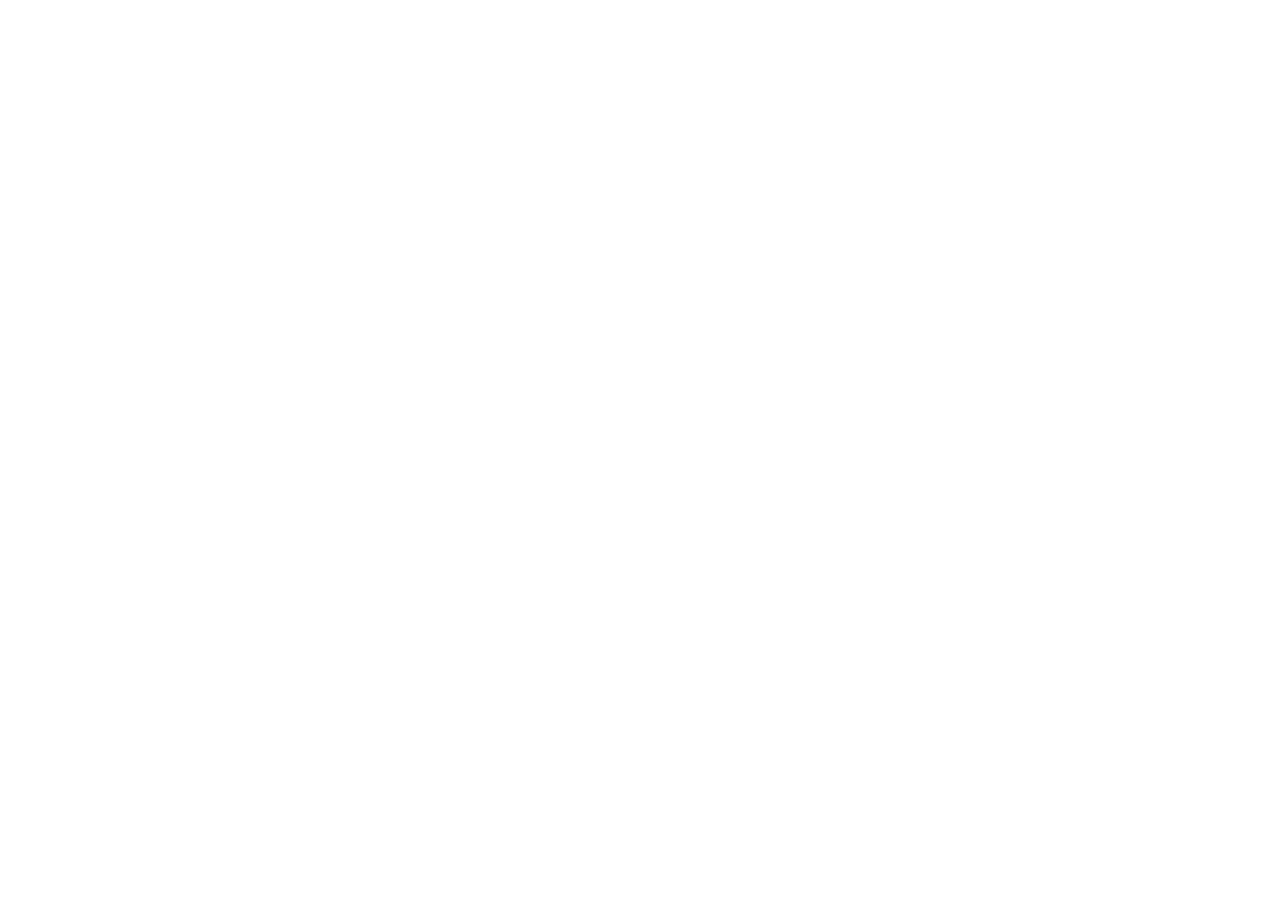
==== index.html @ 87f218b9 "Demoページを追加,Stylemarin.cssにライセンス等を記載" ====
<!DOCTYPE html>
<html lang="ja">

<head>
  <meta charset="UTF-8">
  <meta name="viewport" content="width=device-width, initial-scale=1.0">

  <link rel="stylesheet" href="/css/normalize.css">
  <link rel="stylesheet" href="/css/stylemarin.css">

  <title>Stylemarin Demo</title>
</head>

<body>

</body>

</html>
---- css/stylemarin.css ----
/* Stylemarin v0.0.1 | MIT License | github.com/Submarinonline/Stylemarin */

:root {
  --color: rgba(0, 0, 0, 0.87);
  --accent-color: #41ADEF;
  --bg-color: #FCFCFC;
}
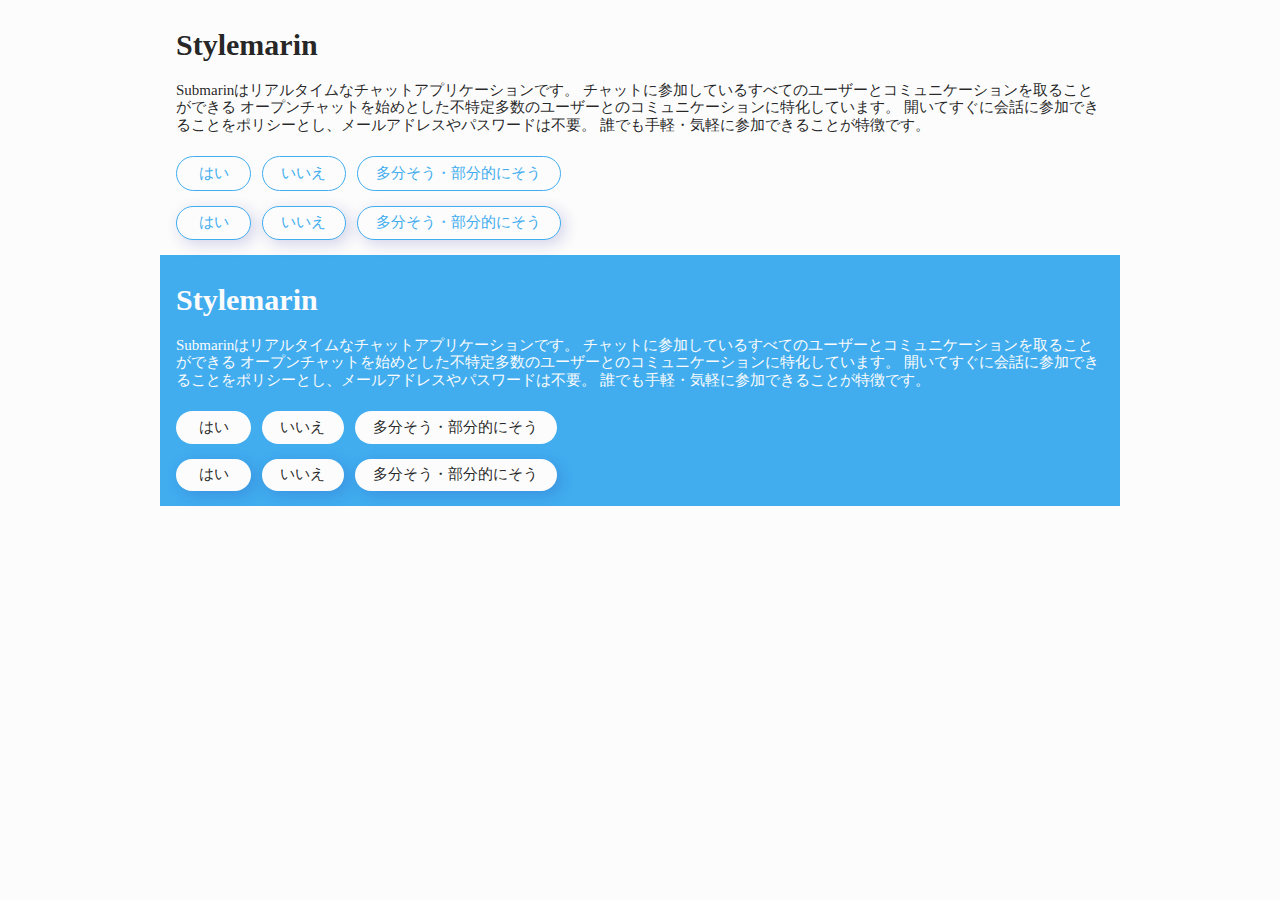
==== commit 8361ba97: "フォント,ボタン,コンテナ,セクションを追加" ====
--- a/index.html
+++ b/index.html
@@ -12,7 +12,28 @@
 </head>
 
 <body>
-
+  <div class="ctr sec">
+    <h1>Stylemarin</h1>
+    <p>Submarinはリアルタイムなチャットアプリケーションです。
+      チャットに参加しているすべてのユーザーとコミュニケーションを取ることができる
+      オープンチャットを始めとした不特定多数のユーザーとのコミュニケーションに特化しています。
+      開いてすぐに会話に参加できることをポリシーとし、メールアドレスやパスワードは不要。
+      誰でも手軽・気軽に参加できることが特徴です。</p>
+    <button class="outline">はい</button><button class="outline">いいえ</button><button
+      class="outline">多分そう・部分的にそう</button><br>
+    <button class="outline shadow">はい</button><button class="outline shadow">いいえ</button><button
+      class="outline shadow">多分そう・部分的にそう</button>
+  </div>
+  <div class="ctr pri sec">
+    <h1>Stylemarin</h1>
+    <p>Submarinはリアルタイムなチャットアプリケーションです。
+      チャットに参加しているすべてのユーザーとコミュニケーションを取ることができる
+      オープンチャットを始めとした不特定多数のユーザーとのコミュニケーションに特化しています。
+      開いてすぐに会話に参加できることをポリシーとし、メールアドレスやパスワードは不要。
+      誰でも手軽・気軽に参加できることが特徴です。</p>
+    <button>はい</button><button>いいえ</button><button>多分そう・部分的にそう</button><br>
+    <button class="shadow">はい</button><button class="shadow">いいえ</button><button class="shadow">多分そう・部分的にそう</button>
+  </div>
 </body>
 
 </html>--- a/css/stylemarin.css
+++ b/css/stylemarin.css
@@ -1,7 +1,78 @@
 /* Stylemarin v0.0.1 | MIT License | github.com/Submarinonline/Stylemarin */
 
+@font-face {
+  font-family: 'SourceHanSans';
+  src: url(/css/fonts/SourceHanSans/SourceHanSansJP-Regular.otf);
+}
+
 :root {
-  --color: rgba(0, 0, 0, 0.87);
-  --accent-color: #41ADEF;
+  --color: #000000DE;
+  --primaly-color: #41ADEF;
   --bg-color: #FCFCFC;
+}
+
+html {
+  color: var(--color);
+  background-color: var(--bg-color);
+  font-size: 93.75%;
+  font-family: SourceHanSans;
+}
+
+button {
+  -webkit-appearance: none;
+  -moz-appearance: none;
+  -ms-progress-appearance: none;
+  appearance: none;
+  border: 0;
+  border-radius: 100px;
+  color: var(--color);
+  background: var(--bg-color);
+  min-width: 5rem;
+  padding: 0.5rem 1.25rem;
+  margin: 0.5rem 0.7rem 0.5rem 0;
+  font-size: 1rem;
+  cursor: pointer;
+}
+
+button:focus {
+  outline: none;
+}
+
+button.shadow {
+  box-shadow:
+    4px 4px 15px 0 #2020A030,
+    inset 4px 4px 15px 0 transparent;
+  transition: box-shadow 0.5s ease;
+}
+
+button.shadow:hover {
+  box-shadow:
+    4px 4px 15px 0 transparent,
+    inset 4px 4px 15px 0 #2020A040;
+}
+
+
+.outline {
+  color: var(--primaly-color);
+  border: 1.5px;
+  border-style: solid;
+  border-color: var(--primaly-color);
+}
+
+.pri {
+  color: var(--bg-color);
+  background-color: var(--primaly-color);
+}
+
+.ctr {
+  max-width: 960px;
+  width: 100%;
+  margin: 0 auto;
+  padding: 0 16px;
+  box-sizing: border-box;
+}
+
+.sec {
+  padding-top: 0.5rem;
+  padding-bottom: 0.5rem;
 }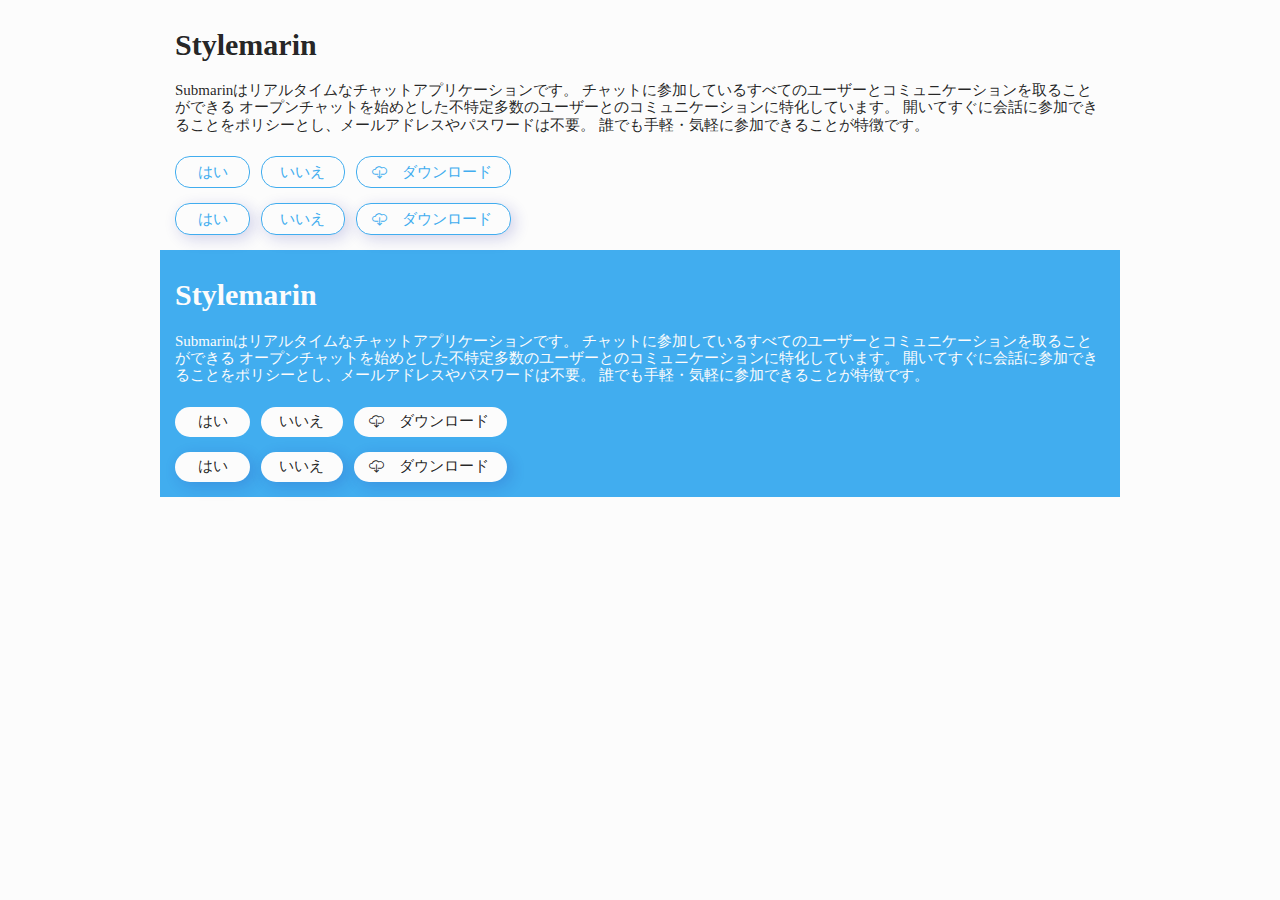
==== commit 0ed41fa4: "フォントを追加 アイコン付きボタンに対応 Tabキーの選択に対応" ====
--- a/index.html
+++ b/index.html
@@ -7,6 +7,7 @@
 
   <link rel="stylesheet" href="/css/normalize.css">
   <link rel="stylesheet" href="/css/stylemarin.css">
+  <link rel="stylesheet" href="/css/themify-icons/themify-icons.css">
 
   <title>Stylemarin Demo</title>
 </head>
@@ -19,10 +20,10 @@
       オープンチャットを始めとした不特定多数のユーザーとのコミュニケーションに特化しています。
       開いてすぐに会話に参加できることをポリシーとし、メールアドレスやパスワードは不要。
       誰でも手軽・気軽に参加できることが特徴です。</p>
-    <button class="outline">はい</button><button class="outline">いいえ</button><button
-      class="outline">多分そう・部分的にそう</button><br>
+    <button class="outline">はい</button><button class="outline">いいえ</button><button class="icon outline"><span
+        class="ti-cloud-down"></span>ダウンロード</button><br>
     <button class="outline shadow">はい</button><button class="outline shadow">いいえ</button><button
-      class="outline shadow">多分そう・部分的にそう</button>
+      class="icon outline shadow"><span class="ti-cloud-down"></span>ダウンロード</button>
   </div>
   <div class="ctr pri sec">
     <h1>Stylemarin</h1>
@@ -31,8 +32,9 @@
       オープンチャットを始めとした不特定多数のユーザーとのコミュニケーションに特化しています。
       開いてすぐに会話に参加できることをポリシーとし、メールアドレスやパスワードは不要。
       誰でも手軽・気軽に参加できることが特徴です。</p>
-    <button>はい</button><button>いいえ</button><button>多分そう・部分的にそう</button><br>
-    <button class="shadow">はい</button><button class="shadow">いいえ</button><button class="shadow">多分そう・部分的にそう</button>
+    <button>はい</button><button>いいえ</button><button class="icon"><span class="ti-cloud-down"></span>ダウンロード</button><br>
+    <button class="shadow">はい</button><button class="shadow">いいえ</button><button class="icon shadow"><span
+        class="ti-cloud-down"></span>ダウンロード</button>
   </div>
 </body>
 
--- a/css/stylemarin.css
+++ b/css/stylemarin.css
@@ -1,21 +1,26 @@
 /* Stylemarin v0.0.1 | MIT License | github.com/Submarinonline/Stylemarin */
 
+/*font*/
+
 @font-face {
-  font-family: 'SourceHanSans';
-  src: url(/css/fonts/SourceHanSans/SourceHanSansJP-Regular.otf);
+  font-family: 'GenShinGothic';
+  src: url(/css/fonts/GenShinGothic/GenShinGothic-Regular.ttf);
 }
+
+/*root,tag*/
 
 :root {
   --color: #000000DE;
   --primaly-color: #41ADEF;
   --bg-color: #FCFCFC;
+  --button-h-color: #F0F0F0;
 }
 
 html {
   color: var(--color);
   background-color: var(--bg-color);
   font-size: 93.75%;
-  font-family: SourceHanSans;
+  font-family: GenShinGothic;
 }
 
 button {
@@ -24,37 +29,76 @@
   -ms-progress-appearance: none;
   appearance: none;
   border: 0;
-  border-radius: 100px;
+  border-radius: 1rem;
   color: var(--color);
   background: var(--bg-color);
   min-width: 5rem;
   padding: 0.5rem 1.25rem;
   margin: 0.5rem 0.7rem 0.5rem 0;
   font-size: 1rem;
+  line-height: 1rem;
   cursor: pointer;
+  transform: scale(1, 1);
+  transition: 0.2s ease-out;
+  position: relative;
+}
+
+button::after {
+  content: "";
+  position: absolute;
+  top: -1px;
+  left: -1px;
+  width: calc(100% + 2px);
+  height: calc(100% + 2px);
+  border: 0;
+  border-radius: 1rem;
+  display: block;
+  transition: 0.2s ease-out;
 }
 
 button:focus {
-  outline: none;
+  outline-style: none;
+}
+
+button:focus::after {
+  background-color: #FCFCFCAF;
+}
+
+button:active {
+  transform: scale(0.9, 0.9);
 }
 
 button.shadow {
   box-shadow:
     4px 4px 15px 0 #2020A030,
     inset 4px 4px 15px 0 transparent;
-  transition: box-shadow 0.5s ease;
+  background: var(--bg-color);
 }
 
 button.shadow:hover {
   box-shadow:
     4px 4px 15px 0 transparent,
-    inset 4px 4px 15px 0 #2020A040;
+    inset 4px 4px 15px 0 #2020A030;
+  background: var(--button-h-color);
 }
 
+button.icon {
+  position: relative;
+  padding-left: 3rem;
+}
+
+button.icon>span {
+  position: absolute;
+  left: 0.5rem;
+  width: 2rem;
+  box-sizing: border-box
+}
+
+/*class ~decoration~*/
 
 .outline {
   color: var(--primaly-color);
-  border: 1.5px;
+  border: 1px;
   border-style: solid;
   border-color: var(--primaly-color);
 }
@@ -64,11 +108,13 @@
   background-color: var(--primaly-color);
 }
 
+/*class ~spacer~*/
+
 .ctr {
   max-width: 960px;
   width: 100%;
   margin: 0 auto;
-  padding: 0 16px;
+  padding: 0 1rem;
   box-sizing: border-box;
 }
 
--- a/css/themify-icons/themify-icons.css
+++ b/css/themify-icons/themify-icons.css
@@ -0,0 +1,1081 @@
+@font-face {
+	font-family: 'themify';
+	src:url('fonts/themify.eot?-fvbane');
+	src:url('fonts/themify.eot?#iefix-fvbane') format('embedded-opentype'),
+		url('fonts/themify.woff?-fvbane') format('woff'),
+		url('fonts/themify.ttf?-fvbane') format('truetype'),
+		url('fonts/themify.svg?-fvbane#themify') format('svg');
+	font-weight: normal;
+	font-style: normal;
+}
+
+[class^="ti-"], [class*=" ti-"] {
+	font-family: 'themify';
+	speak: none;
+	font-style: normal;
+	font-weight: normal;
+	font-variant: normal;
+	text-transform: none;
+	line-height: 1;
+
+	/* Better Font Rendering =========== */
+	-webkit-font-smoothing: antialiased;
+	-moz-osx-font-smoothing: grayscale;
+}
+
+.ti-wand:before {
+	content: "\e600";
+}
+.ti-volume:before {
+	content: "\e601";
+}
+.ti-user:before {
+	content: "\e602";
+}
+.ti-unlock:before {
+	content: "\e603";
+}
+.ti-unlink:before {
+	content: "\e604";
+}
+.ti-trash:before {
+	content: "\e605";
+}
+.ti-thought:before {
+	content: "\e606";
+}
+.ti-target:before {
+	content: "\e607";
+}
+.ti-tag:before {
+	content: "\e608";
+}
+.ti-tablet:before {
+	content: "\e609";
+}
+.ti-star:before {
+	content: "\e60a";
+}
+.ti-spray:before {
+	content: "\e60b";
+}
+.ti-signal:before {
+	content: "\e60c";
+}
+.ti-shopping-cart:before {
+	content: "\e60d";
+}
+.ti-shopping-cart-full:before {
+	content: "\e60e";
+}
+.ti-settings:before {
+	content: "\e60f";
+}
+.ti-search:before {
+	content: "\e610";
+}
+.ti-zoom-in:before {
+	content: "\e611";
+}
+.ti-zoom-out:before {
+	content: "\e612";
+}
+.ti-cut:before {
+	content: "\e613";
+}
+.ti-ruler:before {
+	content: "\e614";
+}
+.ti-ruler-pencil:before {
+	content: "\e615";
+}
+.ti-ruler-alt:before {
+	content: "\e616";
+}
+.ti-bookmark:before {
+	content: "\e617";
+}
+.ti-bookmark-alt:before {
+	content: "\e618";
+}
+.ti-reload:before {
+	content: "\e619";
+}
+.ti-plus:before {
+	content: "\e61a";
+}
+.ti-pin:before {
+	content: "\e61b";
+}
+.ti-pencil:before {
+	content: "\e61c";
+}
+.ti-pencil-alt:before {
+	content: "\e61d";
+}
+.ti-paint-roller:before {
+	content: "\e61e";
+}
+.ti-paint-bucket:before {
+	content: "\e61f";
+}
+.ti-na:before {
+	content: "\e620";
+}
+.ti-mobile:before {
+	content: "\e621";
+}
+.ti-minus:before {
+	content: "\e622";
+}
+.ti-medall:before {
+	content: "\e623";
+}
+.ti-medall-alt:before {
+	content: "\e624";
+}
+.ti-marker:before {
+	content: "\e625";
+}
+.ti-marker-alt:before {
+	content: "\e626";
+}
+.ti-arrow-up:before {
+	content: "\e627";
+}
+.ti-arrow-right:before {
+	content: "\e628";
+}
+.ti-arrow-left:before {
+	content: "\e629";
+}
+.ti-arrow-down:before {
+	content: "\e62a";
+}
+.ti-lock:before {
+	content: "\e62b";
+}
+.ti-location-arrow:before {
+	content: "\e62c";
+}
+.ti-link:before {
+	content: "\e62d";
+}
+.ti-layout:before {
+	content: "\e62e";
+}
+.ti-layers:before {
+	content: "\e62f";
+}
+.ti-layers-alt:before {
+	content: "\e630";
+}
+.ti-key:before {
+	content: "\e631";
+}
+.ti-import:before {
+	content: "\e632";
+}
+.ti-image:before {
+	content: "\e633";
+}
+.ti-heart:before {
+	content: "\e634";
+}
+.ti-heart-broken:before {
+	content: "\e635";
+}
+.ti-hand-stop:before {
+	content: "\e636";
+}
+.ti-hand-open:before {
+	content: "\e637";
+}
+.ti-hand-drag:before {
+	content: "\e638";
+}
+.ti-folder:before {
+	content: "\e639";
+}
+.ti-flag:before {
+	content: "\e63a";
+}
+.ti-flag-alt:before {
+	content: "\e63b";
+}
+.ti-flag-alt-2:before {
+	content: "\e63c";
+}
+.ti-eye:before {
+	content: "\e63d";
+}
+.ti-export:before {
+	content: "\e63e";
+}
+.ti-exchange-vertical:before {
+	content: "\e63f";
+}
+.ti-desktop:before {
+	content: "\e640";
+}
+.ti-cup:before {
+	content: "\e641";
+}
+.ti-crown:before {
+	content: "\e642";
+}
+.ti-comments:before {
+	content: "\e643";
+}
+.ti-comment:before {
+	content: "\e644";
+}
+.ti-comment-alt:before {
+	content: "\e645";
+}
+.ti-close:before {
+	content: "\e646";
+}
+.ti-clip:before {
+	content: "\e647";
+}
+.ti-angle-up:before {
+	content: "\e648";
+}
+.ti-angle-right:before {
+	content: "\e649";
+}
+.ti-angle-left:before {
+	content: "\e64a";
+}
+.ti-angle-down:before {
+	content: "\e64b";
+}
+.ti-check:before {
+	content: "\e64c";
+}
+.ti-check-box:before {
+	content: "\e64d";
+}
+.ti-camera:before {
+	content: "\e64e";
+}
+.ti-announcement:before {
+	content: "\e64f";
+}
+.ti-brush:before {
+	content: "\e650";
+}
+.ti-briefcase:before {
+	content: "\e651";
+}
+.ti-bolt:before {
+	content: "\e652";
+}
+.ti-bolt-alt:before {
+	content: "\e653";
+}
+.ti-blackboard:before {
+	content: "\e654";
+}
+.ti-bag:before {
+	content: "\e655";
+}
+.ti-move:before {
+	content: "\e656";
+}
+.ti-arrows-vertical:before {
+	content: "\e657";
+}
+.ti-arrows-horizontal:before {
+	content: "\e658";
+}
+.ti-fullscreen:before {
+	content: "\e659";
+}
+.ti-arrow-top-right:before {
+	content: "\e65a";
+}
+.ti-arrow-top-left:before {
+	content: "\e65b";
+}
+.ti-arrow-circle-up:before {
+	content: "\e65c";
+}
+.ti-arrow-circle-right:before {
+	content: "\e65d";
+}
+.ti-arrow-circle-left:before {
+	content: "\e65e";
+}
+.ti-arrow-circle-down:before {
+	content: "\e65f";
+}
+.ti-angle-double-up:before {
+	content: "\e660";
+}
+.ti-angle-double-right:before {
+	content: "\e661";
+}
+.ti-angle-double-left:before {
+	content: "\e662";
+}
+.ti-angle-double-down:before {
+	content: "\e663";
+}
+.ti-zip:before {
+	content: "\e664";
+}
+.ti-world:before {
+	content: "\e665";
+}
+.ti-wheelchair:before {
+	content: "\e666";
+}
+.ti-view-list:before {
+	content: "\e667";
+}
+.ti-view-list-alt:before {
+	content: "\e668";
+}
+.ti-view-grid:before {
+	content: "\e669";
+}
+.ti-uppercase:before {
+	content: "\e66a";
+}
+.ti-upload:before {
+	content: "\e66b";
+}
+.ti-underline:before {
+	content: "\e66c";
+}
+.ti-truck:before {
+	content: "\e66d";
+}
+.ti-timer:before {
+	content: "\e66e";
+}
+.ti-ticket:before {
+	content: "\e66f";
+}
+.ti-thumb-up:before {
+	content: "\e670";
+}
+.ti-thumb-down:before {
+	content: "\e671";
+}
+.ti-text:before {
+	content: "\e672";
+}
+.ti-stats-up:before {
+	content: "\e673";
+}
+.ti-stats-down:before {
+	content: "\e674";
+}
+.ti-split-v:before {
+	content: "\e675";
+}
+.ti-split-h:before {
+	content: "\e676";
+}
+.ti-smallcap:before {
+	content: "\e677";
+}
+.ti-shine:before {
+	content: "\e678";
+}
+.ti-shift-right:before {
+	content: "\e679";
+}
+.ti-shift-left:before {
+	content: "\e67a";
+}
+.ti-shield:before {
+	content: "\e67b";
+}
+.ti-notepad:before {
+	content: "\e67c";
+}
+.ti-server:before {
+	content: "\e67d";
+}
+.ti-quote-right:before {
+	content: "\e67e";
+}
+.ti-quote-left:before {
+	content: "\e67f";
+}
+.ti-pulse:before {
+	content: "\e680";
+}
+.ti-printer:before {
+	content: "\e681";
+}
+.ti-power-off:before {
+	content: "\e682";
+}
+.ti-plug:before {
+	content: "\e683";
+}
+.ti-pie-chart:before {
+	content: "\e684";
+}
+.ti-paragraph:before {
+	content: "\e685";
+}
+.ti-panel:before {
+	content: "\e686";
+}
+.ti-package:before {
+	content: "\e687";
+}
+.ti-music:before {
+	content: "\e688";
+}
+.ti-music-alt:before {
+	content: "\e689";
+}
+.ti-mouse:before {
+	content: "\e68a";
+}
+.ti-mouse-alt:before {
+	content: "\e68b";
+}
+.ti-money:before {
+	content: "\e68c";
+}
+.ti-microphone:before {
+	content: "\e68d";
+}
+.ti-menu:before {
+	content: "\e68e";
+}
+.ti-menu-alt:before {
+	content: "\e68f";
+}
+.ti-map:before {
+	content: "\e690";
+}
+.ti-map-alt:before {
+	content: "\e691";
+}
+.ti-loop:before {
+	content: "\e692";
+}
+.ti-location-pin:before {
+	content: "\e693";
+}
+.ti-list:before {
+	content: "\e694";
+}
+.ti-light-bulb:before {
+	content: "\e695";
+}
+.ti-Italic:before {
+	content: "\e696";
+}
+.ti-info:before {
+	content: "\e697";
+}
+.ti-infinite:before {
+	content: "\e698";
+}
+.ti-id-badge:before {
+	content: "\e699";
+}
+.ti-hummer:before {
+	content: "\e69a";
+}
+.ti-home:before {
+	content: "\e69b";
+}
+.ti-help:before {
+	content: "\e69c";
+}
+.ti-headphone:before {
+	content: "\e69d";
+}
+.ti-harddrives:before {
+	content: "\e69e";
+}
+.ti-harddrive:before {
+	content: "\e69f";
+}
+.ti-gift:before {
+	content: "\e6a0";
+}
+.ti-game:before {
+	content: "\e6a1";
+}
+.ti-filter:before {
+	content: "\e6a2";
+}
+.ti-files:before {
+	content: "\e6a3";
+}
+.ti-file:before {
+	content: "\e6a4";
+}
+.ti-eraser:before {
+	content: "\e6a5";
+}
+.ti-envelope:before {
+	content: "\e6a6";
+}
+.ti-download:before {
+	content: "\e6a7";
+}
+.ti-direction:before {
+	content: "\e6a8";
+}
+.ti-direction-alt:before {
+	content: "\e6a9";
+}
+.ti-dashboard:before {
+	content: "\e6aa";
+}
+.ti-control-stop:before {
+	content: "\e6ab";
+}
+.ti-control-shuffle:before {
+	content: "\e6ac";
+}
+.ti-control-play:before {
+	content: "\e6ad";
+}
+.ti-control-pause:before {
+	content: "\e6ae";
+}
+.ti-control-forward:before {
+	content: "\e6af";
+}
+.ti-control-backward:before {
+	content: "\e6b0";
+}
+.ti-cloud:before {
+	content: "\e6b1";
+}
+.ti-cloud-up:before {
+	content: "\e6b2";
+}
+.ti-cloud-down:before {
+	content: "\e6b3";
+}
+.ti-clipboard:before {
+	content: "\e6b4";
+}
+.ti-car:before {
+	content: "\e6b5";
+}
+.ti-calendar:before {
+	content: "\e6b6";
+}
+.ti-book:before {
+	content: "\e6b7";
+}
+.ti-bell:before {
+	content: "\e6b8";
+}
+.ti-basketball:before {
+	content: "\e6b9";
+}
+.ti-bar-chart:before {
+	content: "\e6ba";
+}
+.ti-bar-chart-alt:before {
+	content: "\e6bb";
+}
+.ti-back-right:before {
+	content: "\e6bc";
+}
+.ti-back-left:before {
+	content: "\e6bd";
+}
+.ti-arrows-corner:before {
+	content: "\e6be";
+}
+.ti-archive:before {
+	content: "\e6bf";
+}
+.ti-anchor:before {
+	content: "\e6c0";
+}
+.ti-align-right:before {
+	content: "\e6c1";
+}
+.ti-align-left:before {
+	content: "\e6c2";
+}
+.ti-align-justify:before {
+	content: "\e6c3";
+}
+.ti-align-center:before {
+	content: "\e6c4";
+}
+.ti-alert:before {
+	content: "\e6c5";
+}
+.ti-alarm-clock:before {
+	content: "\e6c6";
+}
+.ti-agenda:before {
+	content: "\e6c7";
+}
+.ti-write:before {
+	content: "\e6c8";
+}
+.ti-window:before {
+	content: "\e6c9";
+}
+.ti-widgetized:before {
+	content: "\e6ca";
+}
+.ti-widget:before {
+	content: "\e6cb";
+}
+.ti-widget-alt:before {
+	content: "\e6cc";
+}
+.ti-wallet:before {
+	content: "\e6cd";
+}
+.ti-video-clapper:before {
+	content: "\e6ce";
+}
+.ti-video-camera:before {
+	content: "\e6cf";
+}
+.ti-vector:before {
+	content: "\e6d0";
+}
+.ti-themify-logo:before {
+	content: "\e6d1";
+}
+.ti-themify-favicon:before {
+	content: "\e6d2";
+}
+.ti-themify-favicon-alt:before {
+	content: "\e6d3";
+}
+.ti-support:before {
+	content: "\e6d4";
+}
+.ti-stamp:before {
+	content: "\e6d5";
+}
+.ti-split-v-alt:before {
+	content: "\e6d6";
+}
+.ti-slice:before {
+	content: "\e6d7";
+}
+.ti-shortcode:before {
+	content: "\e6d8";
+}
+.ti-shift-right-alt:before {
+	content: "\e6d9";
+}
+.ti-shift-left-alt:before {
+	content: "\e6da";
+}
+.ti-ruler-alt-2:before {
+	content: "\e6db";
+}
+.ti-receipt:before {
+	content: "\e6dc";
+}
+.ti-pin2:before {
+	content: "\e6dd";
+}
+.ti-pin-alt:before {
+	content: "\e6de";
+}
+.ti-pencil-alt2:before {
+	content: "\e6df";
+}
+.ti-palette:before {
+	content: "\e6e0";
+}
+.ti-more:before {
+	content: "\e6e1";
+}
+.ti-more-alt:before {
+	content: "\e6e2";
+}
+.ti-microphone-alt:before {
+	content: "\e6e3";
+}
+.ti-magnet:before {
+	content: "\e6e4";
+}
+.ti-line-double:before {
+	content: "\e6e5";
+}
+.ti-line-dotted:before {
+	content: "\e6e6";
+}
+.ti-line-dashed:before {
+	content: "\e6e7";
+}
+.ti-layout-width-full:before {
+	content: "\e6e8";
+}
+.ti-layout-width-default:before {
+	content: "\e6e9";
+}
+.ti-layout-width-default-alt:before {
+	content: "\e6ea";
+}
+.ti-layout-tab:before {
+	content: "\e6eb";
+}
+.ti-layout-tab-window:before {
+	content: "\e6ec";
+}
+.ti-layout-tab-v:before {
+	content: "\e6ed";
+}
+.ti-layout-tab-min:before {
+	content: "\e6ee";
+}
+.ti-layout-slider:before {
+	content: "\e6ef";
+}
+.ti-layout-slider-alt:before {
+	content: "\e6f0";
+}
+.ti-layout-sidebar-right:before {
+	content: "\e6f1";
+}
+.ti-layout-sidebar-none:before {
+	content: "\e6f2";
+}
+.ti-layout-sidebar-left:before {
+	content: "\e6f3";
+}
+.ti-layout-placeholder:before {
+	content: "\e6f4";
+}
+.ti-layout-menu:before {
+	content: "\e6f5";
+}
+.ti-layout-menu-v:before {
+	content: "\e6f6";
+}
+.ti-layout-menu-separated:before {
+	content: "\e6f7";
+}
+.ti-layout-menu-full:before {
+	content: "\e6f8";
+}
+.ti-layout-media-right-alt:before {
+	content: "\e6f9";
+}
+.ti-layout-media-right:before {
+	content: "\e6fa";
+}
+.ti-layout-media-overlay:before {
+	content: "\e6fb";
+}
+.ti-layout-media-overlay-alt:before {
+	content: "\e6fc";
+}
+.ti-layout-media-overlay-alt-2:before {
+	content: "\e6fd";
+}
+.ti-layout-media-left-alt:before {
+	content: "\e6fe";
+}
+.ti-layout-media-left:before {
+	content: "\e6ff";
+}
+.ti-layout-media-center-alt:before {
+	content: "\e700";
+}
+.ti-layout-media-center:before {
+	content: "\e701";
+}
+.ti-layout-list-thumb:before {
+	content: "\e702";
+}
+.ti-layout-list-thumb-alt:before {
+	content: "\e703";
+}
+.ti-layout-list-post:before {
+	content: "\e704";
+}
+.ti-layout-list-large-image:before {
+	content: "\e705";
+}
+.ti-layout-line-solid:before {
+	content: "\e706";
+}
+.ti-layout-grid4:before {
+	content: "\e707";
+}
+.ti-layout-grid3:before {
+	content: "\e708";
+}
+.ti-layout-grid2:before {
+	content: "\e709";
+}
+.ti-layout-grid2-thumb:before {
+	content: "\e70a";
+}
+.ti-layout-cta-right:before {
+	content: "\e70b";
+}
+.ti-layout-cta-left:before {
+	content: "\e70c";
+}
+.ti-layout-cta-center:before {
+	content: "\e70d";
+}
+.ti-layout-cta-btn-right:before {
+	content: "\e70e";
+}
+.ti-layout-cta-btn-left:before {
+	content: "\e70f";
+}
+.ti-layout-column4:before {
+	content: "\e710";
+}
+.ti-layout-column3:before {
+	content: "\e711";
+}
+.ti-layout-column2:before {
+	content: "\e712";
+}
+.ti-layout-accordion-separated:before {
+	content: "\e713";
+}
+.ti-layout-accordion-merged:before {
+	content: "\e714";
+}
+.ti-layout-accordion-list:before {
+	content: "\e715";
+}
+.ti-ink-pen:before {
+	content: "\e716";
+}
+.ti-info-alt:before {
+	content: "\e717";
+}
+.ti-help-alt:before {
+	content: "\e718";
+}
+.ti-headphone-alt:before {
+	content: "\e719";
+}
+.ti-hand-point-up:before {
+	content: "\e71a";
+}
+.ti-hand-point-right:before {
+	content: "\e71b";
+}
+.ti-hand-point-left:before {
+	content: "\e71c";
+}
+.ti-hand-point-down:before {
+	content: "\e71d";
+}
+.ti-gallery:before {
+	content: "\e71e";
+}
+.ti-face-smile:before {
+	content: "\e71f";
+}
+.ti-face-sad:before {
+	content: "\e720";
+}
+.ti-credit-card:before {
+	content: "\e721";
+}
+.ti-control-skip-forward:before {
+	content: "\e722";
+}
+.ti-control-skip-backward:before {
+	content: "\e723";
+}
+.ti-control-record:before {
+	content: "\e724";
+}
+.ti-control-eject:before {
+	content: "\e725";
+}
+.ti-comments-smiley:before {
+	content: "\e726";
+}
+.ti-brush-alt:before {
+	content: "\e727";
+}
+.ti-youtube:before {
+	content: "\e728";
+}
+.ti-vimeo:before {
+	content: "\e729";
+}
+.ti-twitter:before {
+	content: "\e72a";
+}
+.ti-time:before {
+	content: "\e72b";
+}
+.ti-tumblr:before {
+	content: "\e72c";
+}
+.ti-skype:before {
+	content: "\e72d";
+}
+.ti-share:before {
+	content: "\e72e";
+}
+.ti-share-alt:before {
+	content: "\e72f";
+}
+.ti-rocket:before {
+	content: "\e730";
+}
+.ti-pinterest:before {
+	content: "\e731";
+}
+.ti-new-window:before {
+	content: "\e732";
+}
+.ti-microsoft:before {
+	content: "\e733";
+}
+.ti-list-ol:before {
+	content: "\e734";
+}
+.ti-linkedin:before {
+	content: "\e735";
+}
+.ti-layout-sidebar-2:before {
+	content: "\e736";
+}
+.ti-layout-grid4-alt:before {
+	content: "\e737";
+}
+.ti-layout-grid3-alt:before {
+	content: "\e738";
+}
+.ti-layout-grid2-alt:before {
+	content: "\e739";
+}
+.ti-layout-column4-alt:before {
+	content: "\e73a";
+}
+.ti-layout-column3-alt:before {
+	content: "\e73b";
+}
+.ti-layout-column2-alt:before {
+	content: "\e73c";
+}
+.ti-instagram:before {
+	content: "\e73d";
+}
+.ti-google:before {
+	content: "\e73e";
+}
+.ti-github:before {
+	content: "\e73f";
+}
+.ti-flickr:before {
+	content: "\e740";
+}
+.ti-facebook:before {
+	content: "\e741";
+}
+.ti-dropbox:before {
+	content: "\e742";
+}
+.ti-dribbble:before {
+	content: "\e743";
+}
+.ti-apple:before {
+	content: "\e744";
+}
+.ti-android:before {
+	content: "\e745";
+}
+.ti-save:before {
+	content: "\e746";
+}
+.ti-save-alt:before {
+	content: "\e747";
+}
+.ti-yahoo:before {
+	content: "\e748";
+}
+.ti-wordpress:before {
+	content: "\e749";
+}
+.ti-vimeo-alt:before {
+	content: "\e74a";
+}
+.ti-twitter-alt:before {
+	content: "\e74b";
+}
+.ti-tumblr-alt:before {
+	content: "\e74c";
+}
+.ti-trello:before {
+	content: "\e74d";
+}
+.ti-stack-overflow:before {
+	content: "\e74e";
+}
+.ti-soundcloud:before {
+	content: "\e74f";
+}
+.ti-sharethis:before {
+	content: "\e750";
+}
+.ti-sharethis-alt:before {
+	content: "\e751";
+}
+.ti-reddit:before {
+	content: "\e752";
+}
+.ti-pinterest-alt:before {
+	content: "\e753";
+}
+.ti-microsoft-alt:before {
+	content: "\e754";
+}
+.ti-linux:before {
+	content: "\e755";
+}
+.ti-jsfiddle:before {
+	content: "\e756";
+}
+.ti-joomla:before {
+	content: "\e757";
+}
+.ti-html5:before {
+	content: "\e758";
+}
+.ti-flickr-alt:before {
+	content: "\e759";
+}
+.ti-email:before {
+	content: "\e75a";
+}
+.ti-drupal:before {
+	content: "\e75b";
+}
+.ti-dropbox-alt:before {
+	content: "\e75c";
+}
+.ti-css3:before {
+	content: "\e75d";
+}
+.ti-rss:before {
+	content: "\e75e";
+}
+.ti-rss-alt:before {
+	content: "\e75f";
+}
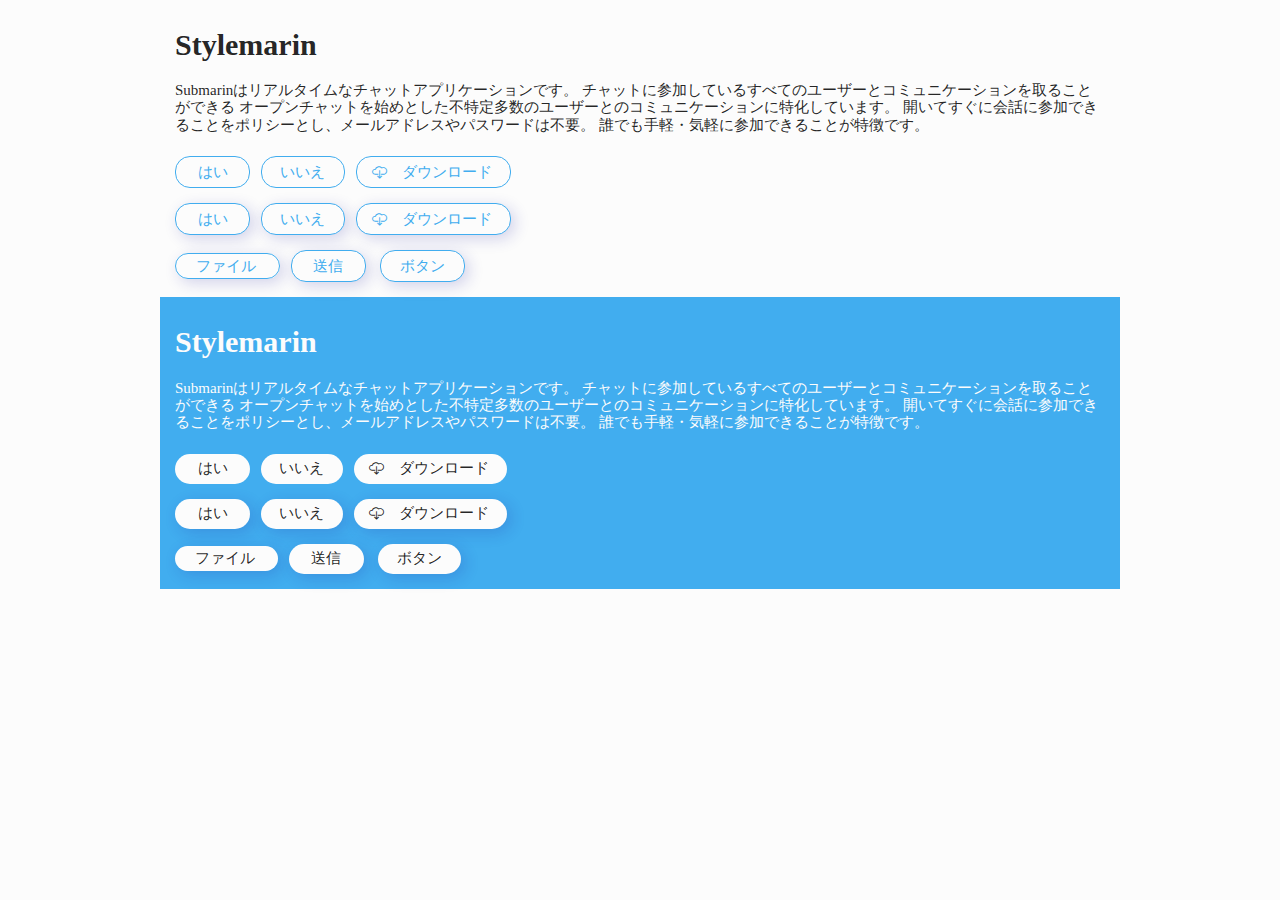
==== commit 3e4be86a: "inputをbuttonと同じに" ====
--- a/index.html
+++ b/index.html
@@ -24,6 +24,14 @@
         class="ti-cloud-down"></span>ダウンロード</button><br>
     <button class="outline shadow">はい</button><button class="outline shadow">いいえ</button><button
       class="icon outline shadow"><span class="ti-cloud-down"></span>ダウンロード</button>
+    <form>
+      <label class="btn outline shadow" for="fileupload">
+        <input type="file" name="" id="fileupload">
+        ファイル
+      </label>
+      <input class="outline shadow" type="submit" value="送信">
+      <input class="outline shadow" type="button" value="ボタン">
+    </form>
   </div>
   <div class="ctr pri sec">
     <h1>Stylemarin</h1>
@@ -35,6 +43,14 @@
     <button>はい</button><button>いいえ</button><button class="icon"><span class="ti-cloud-down"></span>ダウンロード</button><br>
     <button class="shadow">はい</button><button class="shadow">いいえ</button><button class="icon shadow"><span
         class="ti-cloud-down"></span>ダウンロード</button>
+    <form>
+      <label class="btn shadow" for="fileupload">
+        <input type="file" name="" id="fileupload">
+        ファイル
+      </label>
+      <input class="shadow" type="submit" value="送信">
+      <input class="shadow" type="button" value="ボタン">
+    </form>
   </div>
 </body>
 
--- a/css/stylemarin.css
+++ b/css/stylemarin.css
@@ -23,7 +23,18 @@
   font-family: GenShinGothic;
 }
 
-button {
+label {
+  padding: 0.29rem 1.32rem !important;
+}
+
+label>input[type="file"] {
+  display: none;
+}
+
+button,
+input[type="submit"],
+input[type="button"],
+.btn {
   -webkit-appearance: none;
   -moz-appearance: none;
   -ms-progress-appearance: none;
@@ -41,9 +52,13 @@
   transform: scale(1, 1);
   transition: 0.2s ease-out;
   position: relative;
+  box-sizing: border-box;
 }
 
-button::after {
+button::after,
+input[type="submit"]::after,
+input[type="button"]::after,
+.btn::after {
   content: "";
   position: absolute;
   top: -1px;
@@ -56,38 +71,54 @@
   transition: 0.2s ease-out;
 }
 
-button:focus {
+button:focus,
+input:focus,
+.btn:focus {
   outline-style: none;
 }
 
-button:focus::after {
+button:focus::after,
+input[type="submit"]:focus::after,
+input[type="button"]:focus::after,
+.btn:focus::after {
   background-color: #FCFCFCAF;
 }
 
-button:active {
+button:active,
+input[type="submit"]:active,
+input[type="button"]:active,
+.btn:active {
   transform: scale(0.9, 0.9);
 }
 
-button.shadow {
+.shadow {
   box-shadow:
     4px 4px 15px 0 #2020A030,
     inset 4px 4px 15px 0 transparent;
-  background: var(--bg-color);
 }
 
-button.shadow:hover {
+button.shadow:hover,
+input[type="submit"].shadow:hover,
+input[type="button"].shadow:hover,
+.btn.shadow:hover {
   box-shadow:
     4px 4px 15px 0 transparent,
     inset 4px 4px 15px 0 #2020A030;
   background: var(--button-h-color);
 }
 
-button.icon {
+button.icon,
+input[type="submit"].icon,
+input[type="button"].icon,
+.btn.icon {
   position: relative;
   padding-left: 3rem;
 }
 
-button.icon>span {
+button.icon>span,
+input[type="submit"].icon>span,
+input[type="button"].icon>span,
+.btn.icon>span {
   position: absolute;
   left: 0.5rem;
   width: 2rem;
@@ -97,10 +128,10 @@
 /*class ~decoration~*/
 
 .outline {
-  color: var(--primaly-color);
-  border: 1px;
-  border-style: solid;
-  border-color: var(--primaly-color);
+  color: var(--primaly-color) !important;
+  border: 1px !important;
+  border-style: solid !important;
+  border-color: var(--primaly-color) !important;
 }
 
 .pri {
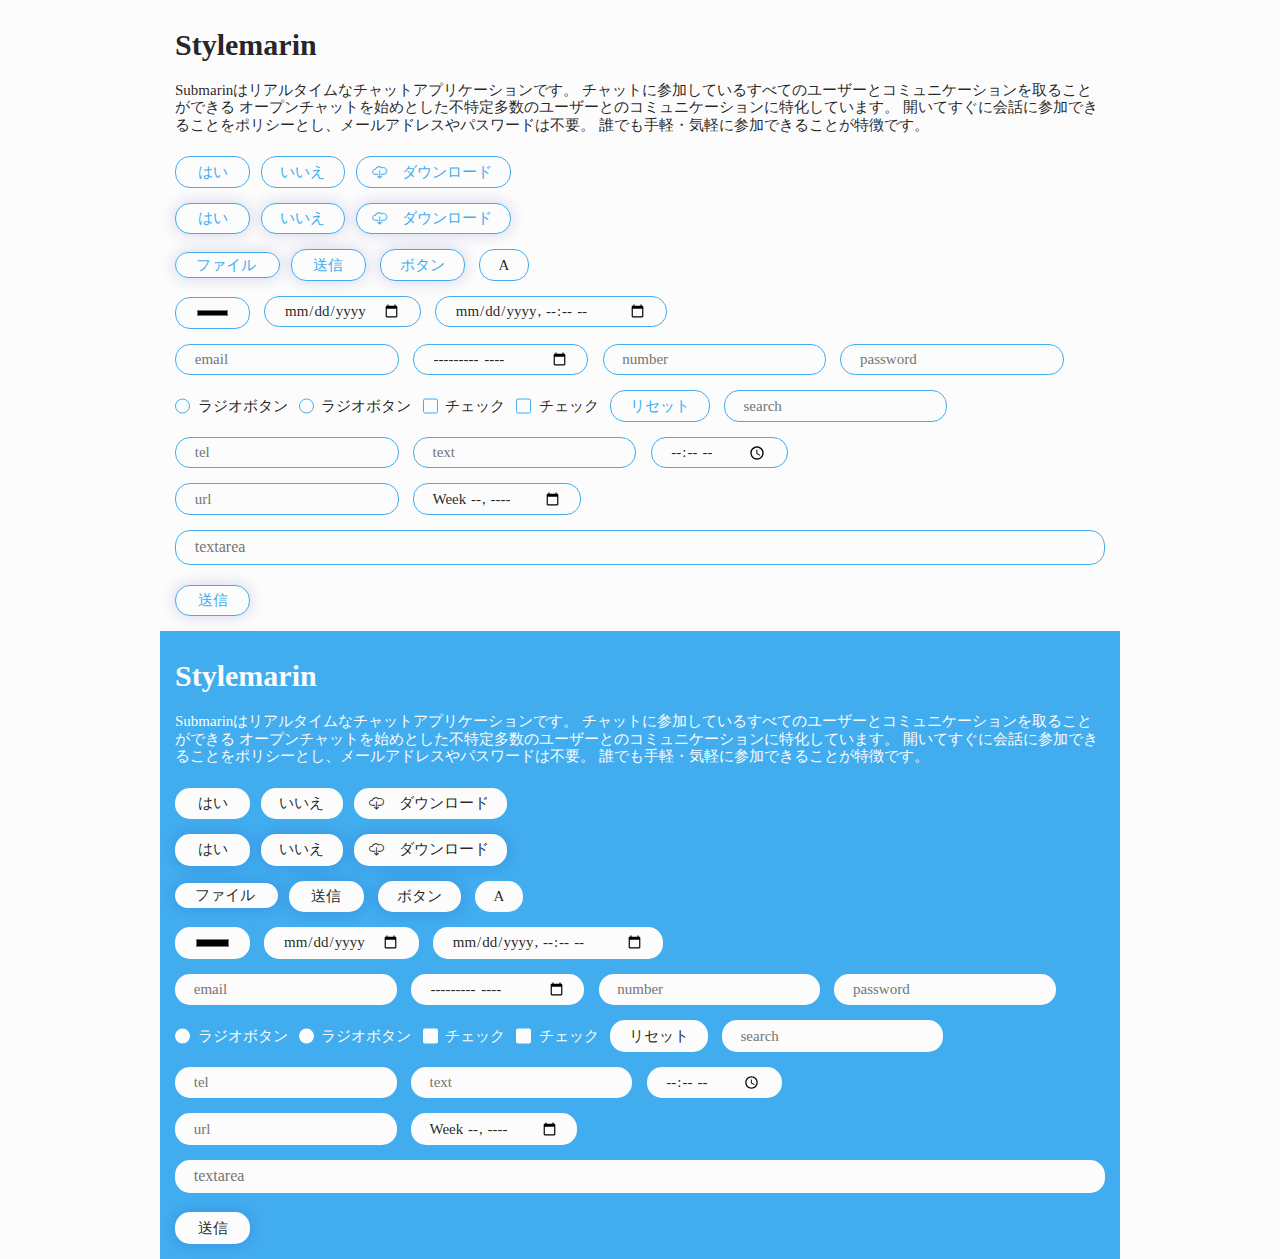
==== commit e4c23d14: "圧縮版を追加 formの大部分を作成 影の微調整 js導入" ====
--- a/index.html
+++ b/index.html
@@ -6,7 +6,8 @@
   <meta name="viewport" content="width=device-width, initial-scale=1.0">
 
   <link rel="stylesheet" href="/css/normalize.css">
-  <link rel="stylesheet" href="/css/stylemarin.css">
+  <link rel="stylesheet" href="/css/inputreset.css">
+  <link rel="stylesheet" href="/css/stylemarin.min.css">
   <link rel="stylesheet" href="/css/themify-icons/themify-icons.css">
 
   <title>Stylemarin Demo</title>
@@ -25,12 +26,44 @@
     <button class="outline shadow">はい</button><button class="outline shadow">いいえ</button><button
       class="icon outline shadow"><span class="ti-cloud-down"></span>ダウンロード</button>
     <form>
+      <input type="file" name="">
       <label class="btn outline shadow" for="fileupload">
-        <input type="file" name="" id="fileupload">
         ファイル
       </label>
       <input class="outline shadow" type="submit" value="送信">
       <input class="outline shadow" type="button" value="ボタン">
+      <select class="outline">
+        <option>A</option>
+        <option>B</option>
+        <option>C</option>
+      </select>
+    </form>
+    <form>
+      <input class="outline" type="color" name="">
+      <input class="outline" type="date" name="">
+      <input class="outline" type="datetime-local" name="">
+      <br>
+      <input class="outline" type="email" name="" placeholder="email">
+      <input class="outline" type="month" name="">
+      <input class="outline" type="number" name="" placeholder="number">
+      <input class="outline" type="password" name="" placeholder="password">
+      <br>
+      <label><input class="outline" type="radio" name="radio"><span>ラジオボタン</span></label>
+      <label><input class="outline" type="radio" name="radio"><span>ラジオボタン</span></label>
+      <label><input class="outline" type="checkbox" name="checkbox"><span>チェック</span></label>
+      <label><input class="outline" type="checkbox" name="checkbox"><span>チェック</span></label>
+      <input class="outline" type="reset" value="リセット">
+      <input class="outline" type="search" name="" placeholder="search">
+      <input class="outline" type="tel" name="" placeholder="tel">
+      <input class="outline" type="text" name="" placeholder="text">
+      <input class="outline" type="time" name="">
+      <br>
+      <input class="outline" type="url" name="" placeholder="url">
+      <input class="outline" type="week" name="">
+    </form>
+    <form action="">
+      <textarea class="full outline" name="" cols="30" rows="1" placeholder="textarea"></textarea>
+      <input class="outline shadow" type="submit" value="送信">
     </form>
   </div>
   <div class="ctr pri sec">
@@ -40,18 +73,53 @@
       オープンチャットを始めとした不特定多数のユーザーとのコミュニケーションに特化しています。
       開いてすぐに会話に参加できることをポリシーとし、メールアドレスやパスワードは不要。
       誰でも手軽・気軽に参加できることが特徴です。</p>
-    <button>はい</button><button>いいえ</button><button class="icon"><span class="ti-cloud-down"></span>ダウンロード</button><br>
-    <button class="shadow">はい</button><button class="shadow">いいえ</button><button class="icon shadow"><span
+    <button>はい</button><button>いいえ</button><button class="icon "><span class="ti-cloud-down"></span>ダウンロード</button><br>
+    <button class=" shadow">はい</button><button class=" shadow">いいえ</button><button class="icon  shadow"><span
         class="ti-cloud-down"></span>ダウンロード</button>
     <form>
-      <label class="btn shadow" for="fileupload">
-        <input type="file" name="" id="fileupload">
+      <input type="file" name="">
+      <label class="btn  shadow" for="fileupload">
         ファイル
       </label>
+      <input class=" shadow" type="submit" value="送信">
+      <input class=" shadow" type="button" value="ボタン">
+      <select>
+        <option>A</option>
+        <option>B</option>
+        <option>C</option>
+      </select>
+    </form>
+    <form>
+      <input type="color" name="">
+      <input type="date" name="">
+      <input type="datetime-local" name="">
+      <br>
+      <input type="email" name="" placeholder="email">
+      <input type="month" name="">
+      <input type="number" name="" placeholder="number">
+      <input type="password" name="" placeholder="password">
+      <br>
+      <label><input type="radio" name="radio"><span>ラジオボタン</span></label>
+      <label><input type="radio" name="radio"><span>ラジオボタン</span></label>
+      <label><input type="checkbox" name="checkbox"><span>チェック</span></label>
+      <label><input type="checkbox" name="checkbox"><span>チェック</span></label>
+      <input type="reset" value="リセット">
+      <input type="search" name="" placeholder="search">
+      <input type="tel" name="" placeholder="tel">
+      <input type="text" name="" placeholder="text">
+      <input type="time" name="">
+      <br>
+      <input type="url" name="" placeholder="url">
+      <input type="week" name="">
+    </form>
+    <form action="">
+      <textarea class="full" name="" placeholder="textarea"></textarea>
       <input class="shadow" type="submit" value="送信">
-      <input class="shadow" type="button" value="ボタン">
     </form>
   </div>
+
+  <script src="/js/jquery-3.5.1.slim.min.js"></script>
+  <script src="/js/stylemarin.js"></script>
 </body>
 
 </html>--- a/css/inputreset.css
+++ b/css/inputreset.css
@@ -0,0 +1,66 @@
+input,
+button,
+textarea,
+select {
+  /* デフォルトスタイルをリセット */
+  -webkit-appearance: none;
+  -moz-appearance: none;
+  appearance: none;
+
+  /* font-familyを継承しないので、継承させる */
+  font-family: inherit;
+
+  /* iOSの角丸をリセット */
+  border-radius: 0;
+
+  /* box-size */
+  box-sizing: border-box;
+
+  /* 文字の大きさ iOSでズームさせないために16px以上を指定 */
+  font-size: 16px;
+
+  /* 文字色を親から継承 */
+  color: inherit;
+}
+
+label {
+  /* iOSでのlabelとinput,select,textareaの関連付け */
+  cursor: pointer;
+}
+
+/* スピンボタン非表示 chrome,safari */
+input[type="number"]::-webkit-outer-spin-button,
+input[type="number"]::-webkit-inner-spin-button,
+input[type="month"]::-webkit-outer-spin-button,
+input[type="month"]::-webkit-inner-spin-button,
+input[type="datetime-local"]::-webkit-outer-spin-button,
+input[type="datetime-local"]::-webkit-inner-spin-button,
+input[type="week"]::-webkit-outer-spin-button,
+input[type="week"]::-webkit-inner-spin-button,
+input[type="time"]::-webkit-outer-spin-button,
+input[type="time"]::-webkit-inner-spin-button,
+input[type="date"]::-webkit-outer-spin-button,
+input[type="date"]::-webkit-inner-spin-button {
+  /*-webkit-appearance: none;
+  margin: 0;*/
+  display: none;
+}
+
+/* スピンボタン非表示(firefox) */
+input[type="number"],
+input[type="month"],
+input[type="datetime-local"],
+input[type="week"],
+input[type="time"],
+input[type="date"] {
+  -moz-appearance: textfield !important;
+}
+
+/* クリアボタン非表示 */
+input[type="date"]::-webkit-clear-button,
+input[type="month"]::-webkit-clear-button,
+input[type="datetime-local"]::-webkit-clear-button,
+input[type="time"]::-webkit-clear-button,
+input[type="week"]::-webkit-clear-button {
+  -webkit-appearance: none;
+}--- a/css/stylemarin.min.css
+++ b/css/stylemarin.min.css
@@ -0,0 +1 @@
+/*! Stylemarin v0.5.0 | MIT License | github.com/Submarinonline/Stylemarin */@font-face{font-family:'GenShinGothic';src:url(/css/fonts/GenShinGothic/GenShinGothic-Regular.ttf)}html{color:#000000DE;background-color:#FCFCFC;font-size:93.75%;font-family:GenShinGothic}input[type="file"]+label{padding:0.29rem 1.32rem !important}button,select,input:not([type="checkbox"]):not([type="radio"]),.btn{-webkit-appearance:none;-moz-appearance:none;appearance:none;outline-style:none;border:0;border-radius:1rem;color:#000000DE;background:#FCFCFC;min-height:1rem;padding:0.5rem 1.25rem;margin:0.5rem 0.7rem 0.5rem 0;outline-style:none;resize:none;cursor:pointer;height:2.1em !important;font-size:1rem;line-height:1rem;-webkit-transition:0.2s ease-out;transition:0.2s ease-out;position:relative;-webkit-box-sizing:border-box;box-sizing:border-box}button:not(select),select:not(select),input:not([type="checkbox"]):not([type="radio"]):not(select),.btn:not(select){min-width:5rem}button.icon,select.icon,input:not([type="checkbox"]):not([type="radio"]).icon,.btn.icon{position:relative;padding-left:3rem}button.icon>span,select.icon>span,input:not([type="checkbox"]):not([type="radio"]).icon>span,.btn.icon>span{position:absolute;left:0.5rem;width:2rem;-webkit-box-sizing:border-box;box-sizing:border-box}button.icon-r,select.icon-r,input:not([type="checkbox"]):not([type="radio"]).icon-r,.btn.icon-r{position:relative;padding-right:3rem}button.icon-r>span,select.icon-r>span,input:not([type="checkbox"]):not([type="radio"]).icon-r>span,.btn.icon-r>span{position:absolute;right:0.5rem;width:2rem;-webkit-box-sizing:border-box;box-sizing:border-box}button:focus{-webkit-transform:scale(1.1, 1.1);transform:scale(1.1, 1.1)}button:active{-webkit-transform:scale(1, 1) !important;transform:scale(1, 1) !important}button:hover{-webkit-transform:scale(1.1, 1.1);transform:scale(1.1, 1.1)}input[type="file"],input[type="checkbox"],input[type="radio"]{display:none}input:not([type="checkbox"]):not([type="radio"])[type="submit"]:focus,input:not([type="checkbox"]):not([type="radio"])[type="button"]:focus,input:not([type="checkbox"]):not([type="radio"])[type="reset"]:focus{-webkit-transform:scale(1.1, 1.1);transform:scale(1.1, 1.1)}input:not([type="checkbox"]):not([type="radio"])[type="submit"]:active,input:not([type="checkbox"]):not([type="radio"])[type="button"]:active,input:not([type="checkbox"]):not([type="radio"])[type="reset"]:active{-webkit-transform:scale(1, 1) !important;transform:scale(1, 1) !important}input:not([type="checkbox"]):not([type="radio"])[type="submit"]:hover,input:not([type="checkbox"]):not([type="radio"])[type="button"]:hover,input:not([type="checkbox"]):not([type="radio"])[type="reset"]:hover{-webkit-transform:scale(1.1, 1.1);transform:scale(1.1, 1.1)}select:focus{-webkit-transform:scale(1.1, 1.1);transform:scale(1.1, 1.1)}select:active{-webkit-transform:scale(1, 1) !important;transform:scale(1, 1) !important}select:hover{-webkit-transform:scale(1.1, 1.1);transform:scale(1.1, 1.1)}input[type="radio"]+span{cursor:pointer;-webkit-user-select:none;-moz-user-select:none;-ms-user-select:none;user-select:none;padding-left:1.5rem;margin-right:0.5rem;display:inline-block;position:relative}input[type="radio"]+span::before{-webkit-transform:translateY(-50%);background:#FCFCFC;border-color:#FCFCFC;border-radius:1rem;content:"";display:block;height:1rem;width:1rem;position:absolute;left:0;top:50%;transform:translateY(-50%);-webkit-box-sizing:border-box;box-sizing:border-box}input[type="radio"]+span::after{-webkit-transform:translateY(-50%);background:#41ADEF;opacity:0;border:0;border-radius:1rem;content:"";height:calc(1rem - 4px);width:calc(1rem - 4px);position:absolute;left:2px;top:50%;transform:translateY(-50%);-webkit-transition:0.2s ease-out;transition:0.2s ease-out}input[type="radio"]:checked+span::after{opacity:1}input[type="checkbox"]+span{cursor:pointer;-webkit-user-select:none;-moz-user-select:none;-ms-user-select:none;user-select:none;padding-left:1.5rem;margin-right:0.5rem;display:inline-block;position:relative}input[type="checkbox"]+span::before{-webkit-transform:translateY(-50%);background:#FCFCFC;border-color:#FCFCFC;border-radius:2px;content:"";display:block;height:1rem;width:1rem;position:absolute;left:0;top:50%;transform:translateY(-50%);-webkit-box-sizing:border-box;box-sizing:border-box}input[type="checkbox"]+span::after{-webkit-transform:translateY(-50%);background:#41ADEF;opacity:0;border:0;border-radius:2px;content:"";height:calc(1rem - 4px);width:calc(1rem - 4px);position:absolute;left:2px;top:50%;transform:translateY(-50%);-webkit-transition:0.2s ease-out;transition:0.2s ease-out}input[type="checkbox"]:checked+span::after{opacity:1}textarea,input[type="datetime"]{-webkit-appearance:none;-moz-appearance:none;appearance:none;outline-style:none;border:0;border-radius:1rem;color:#000000DE;background:#FCFCFC;min-height:1rem;padding:0.5rem 1.25rem;margin:0.5rem 0.7rem 0.5rem 0;outline-style:none;resize:none;cursor:pointer}.shadow{-webkit-box-shadow:0px 0px 15px 0 #2020A030;box-shadow:0px 0px 15px 0 #2020A030}.outline{border:1px !important;border-style:solid !important;border-color:#41ADEF !important}.outline[type="submit"],.outline[type="button"],.outline[type="reset"]{color:#41ADEF !important}.outline+span::before{border:1px !important;border-style:solid !important;border-color:#41ADEF !important}button.outline,label.outline{color:#41ADEF !important}.pri{color:#FCFCFC;background-color:#41ADEF}.ctr{max-width:960px;width:100%;margin:0 auto;padding:0 1rem;-webkit-box-sizing:border-box;box-sizing:border-box}.sec{padding-top:0.5rem;padding-bottom:0.5rem}.full{width:100%}
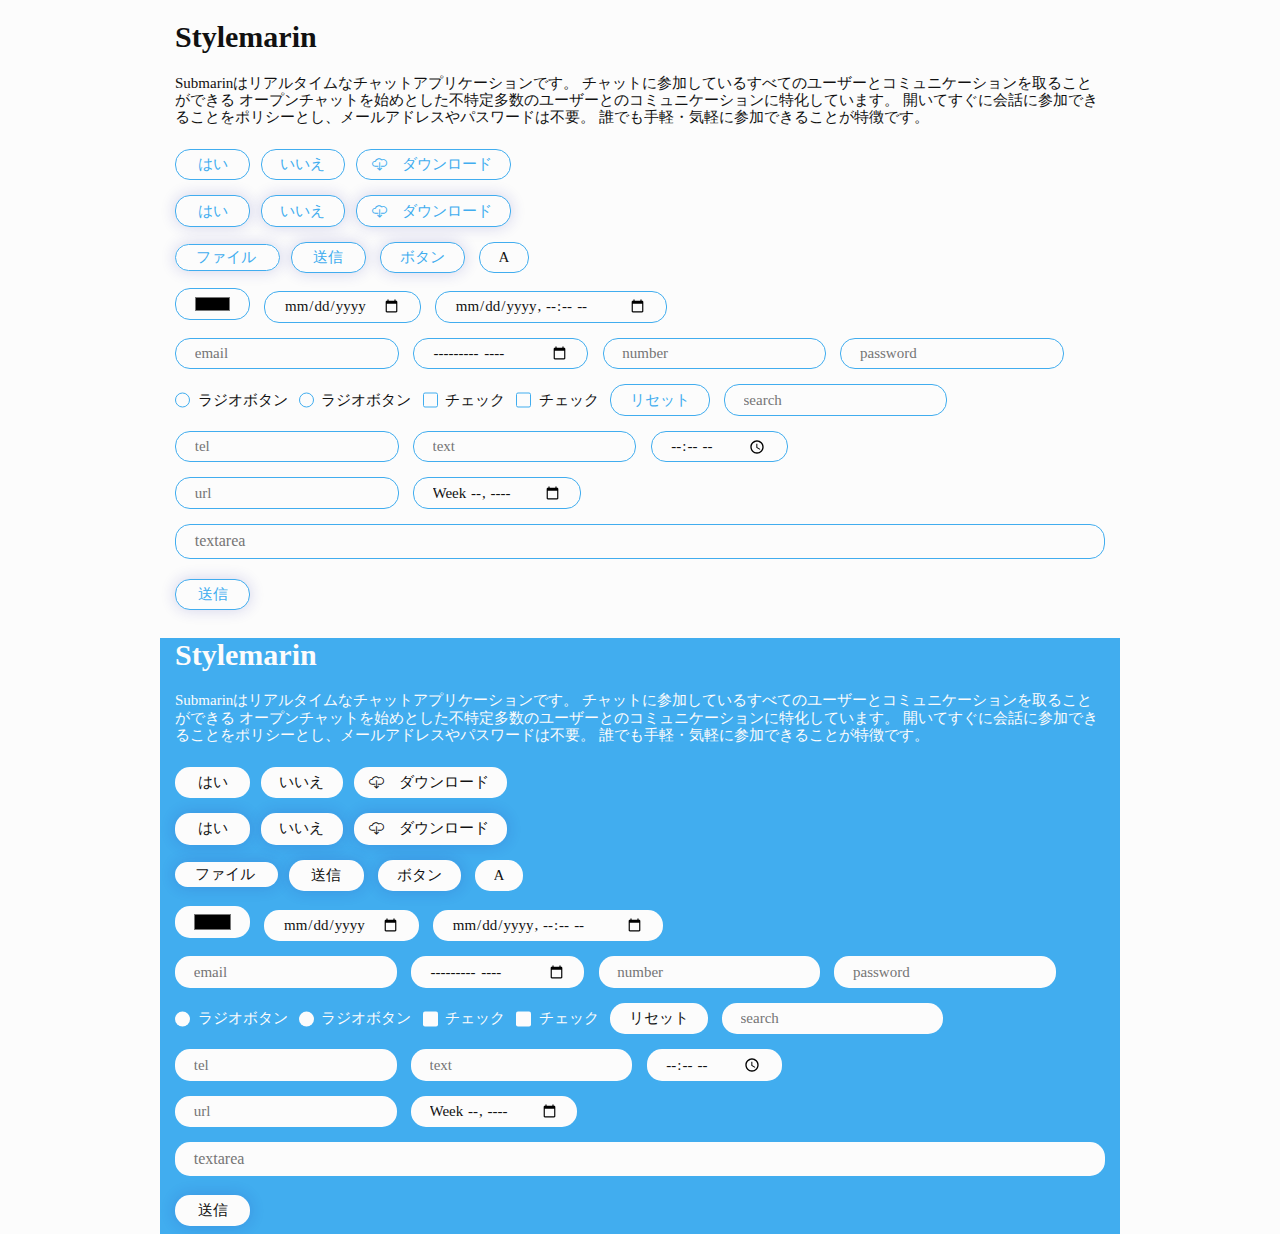
==== commit c1a968ec: "新年初コミット" ====
--- a/index.html
+++ b/index.html
@@ -26,8 +26,8 @@
     <button class="outline shadow">はい</button><button class="outline shadow">いいえ</button><button
       class="icon outline shadow"><span class="ti-cloud-down"></span>ダウンロード</button>
     <form>
-      <input type="file" name="">
-      <label class="btn outline shadow" for="fileupload">
+      <input type="file" name="" id="file">
+      <label class="btn outline shadow" for="file">
         ファイル
       </label>
       <input class="outline shadow" type="submit" value="送信">
@@ -62,11 +62,11 @@
       <input class="outline" type="week" name="">
     </form>
     <form action="">
-      <textarea class="full outline" name="" cols="30" rows="1" placeholder="textarea"></textarea>
+      <textarea class="full outline" name="" placeholder="textarea"></textarea>
       <input class="outline shadow" type="submit" value="送信">
     </form>
   </div>
-  <div class="ctr pri sec">
+  <div class="ctr primal sec">
     <h1>Stylemarin</h1>
     <p>Submarinはリアルタイムなチャットアプリケーションです。
       チャットに参加しているすべてのユーザーとコミュニケーションを取ることができる
@@ -77,12 +77,12 @@
     <button class=" shadow">はい</button><button class=" shadow">いいえ</button><button class="icon  shadow"><span
         class="ti-cloud-down"></span>ダウンロード</button>
     <form>
-      <input type="file" name="">
-      <label class="btn  shadow" for="fileupload">
+      <input type="file" name="" id="fileupload">
+      <label class="btn shadow" for="fileupload">
         ファイル
       </label>
-      <input class=" shadow" type="submit" value="送信">
-      <input class=" shadow" type="button" value="ボタン">
+      <input class="shadow" type="submit" value="送信">
+      <input class="shadow" type="button" value="ボタン">
       <select>
         <option>A</option>
         <option>B</option>
--- a/css/stylemarin.min.css
+++ b/css/stylemarin.min.css
@@ -1 +1 @@
-/*! Stylemarin v0.5.0 | MIT License | github.com/Submarinonline/Stylemarin */@font-face{font-family:'GenShinGothic';src:url(/css/fonts/GenShinGothic/GenShinGothic-Regular.ttf)}html{color:#000000DE;background-color:#FCFCFC;font-size:93.75%;font-family:GenShinGothic}input[type="file"]+label{padding:0.29rem 1.32rem !important}button,select,input:not([type="checkbox"]):not([type="radio"]),.btn{-webkit-appearance:none;-moz-appearance:none;appearance:none;outline-style:none;border:0;border-radius:1rem;color:#000000DE;background:#FCFCFC;min-height:1rem;padding:0.5rem 1.25rem;margin:0.5rem 0.7rem 0.5rem 0;outline-style:none;resize:none;cursor:pointer;height:2.1em !important;font-size:1rem;line-height:1rem;-webkit-transition:0.2s ease-out;transition:0.2s ease-out;position:relative;-webkit-box-sizing:border-box;box-sizing:border-box}button:not(select),select:not(select),input:not([type="checkbox"]):not([type="radio"]):not(select),.btn:not(select){min-width:5rem}button.icon,select.icon,input:not([type="checkbox"]):not([type="radio"]).icon,.btn.icon{position:relative;padding-left:3rem}button.icon>span,select.icon>span,input:not([type="checkbox"]):not([type="radio"]).icon>span,.btn.icon>span{position:absolute;left:0.5rem;width:2rem;-webkit-box-sizing:border-box;box-sizing:border-box}button.icon-r,select.icon-r,input:not([type="checkbox"]):not([type="radio"]).icon-r,.btn.icon-r{position:relative;padding-right:3rem}button.icon-r>span,select.icon-r>span,input:not([type="checkbox"]):not([type="radio"]).icon-r>span,.btn.icon-r>span{position:absolute;right:0.5rem;width:2rem;-webkit-box-sizing:border-box;box-sizing:border-box}button:focus{-webkit-transform:scale(1.1, 1.1);transform:scale(1.1, 1.1)}button:active{-webkit-transform:scale(1, 1) !important;transform:scale(1, 1) !important}button:hover{-webkit-transform:scale(1.1, 1.1);transform:scale(1.1, 1.1)}input[type="file"],input[type="checkbox"],input[type="radio"]{display:none}input:not([type="checkbox"]):not([type="radio"])[type="submit"]:focus,input:not([type="checkbox"]):not([type="radio"])[type="button"]:focus,input:not([type="checkbox"]):not([type="radio"])[type="reset"]:focus{-webkit-transform:scale(1.1, 1.1);transform:scale(1.1, 1.1)}input:not([type="checkbox"]):not([type="radio"])[type="submit"]:active,input:not([type="checkbox"]):not([type="radio"])[type="button"]:active,input:not([type="checkbox"]):not([type="radio"])[type="reset"]:active{-webkit-transform:scale(1, 1) !important;transform:scale(1, 1) !important}input:not([type="checkbox"]):not([type="radio"])[type="submit"]:hover,input:not([type="checkbox"]):not([type="radio"])[type="button"]:hover,input:not([type="checkbox"]):not([type="radio"])[type="reset"]:hover{-webkit-transform:scale(1.1, 1.1);transform:scale(1.1, 1.1)}select:focus{-webkit-transform:scale(1.1, 1.1);transform:scale(1.1, 1.1)}select:active{-webkit-transform:scale(1, 1) !important;transform:scale(1, 1) !important}select:hover{-webkit-transform:scale(1.1, 1.1);transform:scale(1.1, 1.1)}input[type="radio"]+span{cursor:pointer;-webkit-user-select:none;-moz-user-select:none;-ms-user-select:none;user-select:none;padding-left:1.5rem;margin-right:0.5rem;display:inline-block;position:relative}input[type="radio"]+span::before{-webkit-transform:translateY(-50%);background:#FCFCFC;border-color:#FCFCFC;border-radius:1rem;content:"";display:block;height:1rem;width:1rem;position:absolute;left:0;top:50%;transform:translateY(-50%);-webkit-box-sizing:border-box;box-sizing:border-box}input[type="radio"]+span::after{-webkit-transform:translateY(-50%);background:#41ADEF;opacity:0;border:0;border-radius:1rem;content:"";height:calc(1rem - 4px);width:calc(1rem - 4px);position:absolute;left:2px;top:50%;transform:translateY(-50%);-webkit-transition:0.2s ease-out;transition:0.2s ease-out}input[type="radio"]:checked+span::after{opacity:1}input[type="checkbox"]+span{cursor:pointer;-webkit-user-select:none;-moz-user-select:none;-ms-user-select:none;user-select:none;padding-left:1.5rem;margin-right:0.5rem;display:inline-block;position:relative}input[type="checkbox"]+span::before{-webkit-transform:translateY(-50%);background:#FCFCFC;border-color:#FCFCFC;border-radius:2px;content:"";display:block;height:1rem;width:1rem;position:absolute;left:0;top:50%;transform:translateY(-50%);-webkit-box-sizing:border-box;box-sizing:border-box}input[type="checkbox"]+span::after{-webkit-transform:translateY(-50%);background:#41ADEF;opacity:0;border:0;border-radius:2px;content:"";height:calc(1rem - 4px);width:calc(1rem - 4px);position:absolute;left:2px;top:50%;transform:translateY(-50%);-webkit-transition:0.2s ease-out;transition:0.2s ease-out}input[type="checkbox"]:checked+span::after{opacity:1}textarea,input[type="datetime"]{-webkit-appearance:none;-moz-appearance:none;appearance:none;outline-style:none;border:0;border-radius:1rem;color:#000000DE;background:#FCFCFC;min-height:1rem;padding:0.5rem 1.25rem;margin:0.5rem 0.7rem 0.5rem 0;outline-style:none;resize:none;cursor:pointer}.shadow{-webkit-box-shadow:0px 0px 15px 0 #2020A030;box-shadow:0px 0px 15px 0 #2020A030}.outline{border:1px !important;border-style:solid !important;border-color:#41ADEF !important}.outline[type="submit"],.outline[type="button"],.outline[type="reset"]{color:#41ADEF !important}.outline+span::before{border:1px !important;border-style:solid !important;border-color:#41ADEF !important}button.outline,label.outline{color:#41ADEF !important}.pri{color:#FCFCFC;background-color:#41ADEF}.ctr{max-width:960px;width:100%;margin:0 auto;padding:0 1rem;-webkit-box-sizing:border-box;box-sizing:border-box}.sec{padding-top:0.5rem;padding-bottom:0.5rem}.full{width:100%}
+/*! Stylemarin v0.5.0 | MIT License | github.com/Submarinonline/Stylemarin */@font-face{font-family:'GenShinGothic';src:url(/css/fonts/GenShinGothic/GenShinGothic-Regular.ttf)}.ctr{max-width:960px;width:100%;margin:0 auto;padding:0 1rem;-webkit-box-sizing:border-box;box-sizing:border-box}.col{width:100%;float:left;-webkit-box-sizing:border-box;box-sizing:border-box}.col.s1,.col.o{width:calc(100%/12)}.col.s2{width:calc(100%/6)}.col.s3,.col.q{width:calc(100%/4)}.col.s4{width:calc(100%/3)}.col.s5{width:calc(100%/2.4)}.col.s6,.col.h{width:calc(100%/2)}.col.s7{width:calc(100%/12*7)}.col.s8{width:calc(100%/1.5)}.col.s9{width:calc(100%/12*9)}.col.s10{width:calc(100%/1.2)}.col.s11{width:calc(100%/12*11)}.col.s12{width:100%}html{color:#111;background-color:#FCFCFC;font-size:93.75%;font-family:GenShinGothic}input[type="file"]+label{padding:0.29rem 1.32rem !important}button,select,input:not([type="checkbox"]):not([type="radio"]),.btn{-webkit-appearance:none;-moz-appearance:none;appearance:none;outline-style:none;border:0;border-radius:1rem;color:#111;background:#FCFCFC;min-height:1rem;padding:0.5rem 1.25rem;margin:0.5rem 0.7rem 0.5rem 0;outline-style:none;resize:none;height:2.1em !important;font-size:1rem;line-height:1rem;-webkit-transition:0.2s ease-out;transition:0.2s ease-out;position:relative;-webkit-box-sizing:border-box;box-sizing:border-box}button:not(select),select:not(select),input:not([type="checkbox"]):not([type="radio"]):not(select),.btn:not(select){min-width:5rem}button.icon,select.icon,input:not([type="checkbox"]):not([type="radio"]).icon,.btn.icon{position:relative;padding-left:3rem}button.icon>span,select.icon>span,input:not([type="checkbox"]):not([type="radio"]).icon>span,.btn.icon>span{position:absolute;left:0.5rem;width:2rem;-webkit-box-sizing:border-box;box-sizing:border-box}button.icon-r,select.icon-r,input:not([type="checkbox"]):not([type="radio"]).icon-r,.btn.icon-r{position:relative;padding-right:3rem}button.icon-r>span,select.icon-r>span,input:not([type="checkbox"]):not([type="radio"]).icon-r>span,.btn.icon-r>span{position:absolute;right:0.5rem;width:2rem;-webkit-box-sizing:border-box;box-sizing:border-box}button{cursor:pointer}button:hover,button:focus{background-color:#d9d9d9}input[type="file"],input[type="checkbox"],input[type="radio"]{display:none}input:not([type="checkbox"]):not([type="radio"])[type="submit"],input:not([type="checkbox"]):not([type="radio"])[type="button"],input:not([type="checkbox"]):not([type="radio"])[type="reset"]{cursor:pointer}input:not([type="checkbox"]):not([type="radio"])[type="submit"]:hover,input:not([type="checkbox"]):not([type="radio"])[type="submit"]:focus,input:not([type="checkbox"]):not([type="radio"])[type="button"]:hover,input:not([type="checkbox"]):not([type="radio"])[type="button"]:focus,input:not([type="checkbox"]):not([type="radio"])[type="reset"]:hover,input:not([type="checkbox"]):not([type="radio"])[type="reset"]:focus{background-color:#d9d9d9}select{cursor:pointer}select:hover,select:focus{background-color:#d9d9d9}input[type="color"]{cursor:pointer}input[type="color"]::-webkit-color-swatch-wrapper{padding:0}input[type="radio"]+span{cursor:pointer;-webkit-user-select:none;-moz-user-select:none;-ms-user-select:none;user-select:none;padding-left:1.5rem;margin-right:0.5rem;display:inline-block;position:relative}input[type="radio"]+span::before{-webkit-transform:translateY(-50%);background:#FCFCFC;border-color:#FCFCFC;border-radius:1rem;content:"";display:block;height:1rem;width:1rem;position:absolute;left:0;top:50%;transform:translateY(-50%);-webkit-box-sizing:border-box;box-sizing:border-box}input[type="radio"]+span::after{-webkit-transform:translateY(-50%);background:#41ADEF;opacity:0;border:0;border-radius:1rem;content:"";height:calc(1rem - 6px);width:calc(1rem - 6px);position:absolute;left:3px;top:50%;transform:translateY(-50%);-webkit-transition:0.2s ease-out;transition:0.2s ease-out}input[type="radio"]+span::after:not(.outline){height:calc(1rem - 4px);width:calc(1rem - 4px)}input[type="radio"]:checked+span::after{opacity:1}input[type="checkbox"]+span{cursor:pointer;-webkit-user-select:none;-moz-user-select:none;-ms-user-select:none;user-select:none;padding-left:1.5rem;margin-right:0.5rem;display:inline-block;position:relative}input[type="checkbox"]+span::before{-webkit-transform:translateY(-50%);background:#FCFCFC;border-color:#FCFCFC;border-radius:2px;content:"";display:block;height:1rem;width:1rem;position:absolute;left:0;top:50%;transform:translateY(-50%);-webkit-box-sizing:border-box;box-sizing:border-box}input[type="checkbox"]+span::after{-webkit-transform:translateY(-50%);background:#41ADEF;opacity:0;border:0;border-radius:2px;content:"";height:calc(1rem - 6px);width:calc(1rem - 6px);position:absolute;left:3px;top:50%;transform:translateY(-50%);-webkit-transition:0.2s ease-out;transition:0.2s ease-out}input[type="checkbox"]+span::after:not(.outline){height:calc(1rem - 4px);width:calc(1rem - 4px)}input[type="checkbox"]:checked+span::after{opacity:1}textarea,input[type="datetime"]{-webkit-appearance:none;-moz-appearance:none;appearance:none;outline-style:none;border:0;border-radius:1rem;color:#111;background:#FCFCFC;min-height:1rem;padding:0.5rem 1.25rem;margin:0.5rem 0.7rem 0.5rem 0;outline-style:none;resize:none}.square{border-radius:2px !important}.round{border-radius:1rem !important}.shadow{-webkit-box-shadow:0px 0px 15px 0 #2020A030;box-shadow:0px 0px 15px 0 #2020A030}.outline{border:1px !important;border-style:solid !important;border-color:#41ADEF !important}.outline[type="submit"],.outline[type="button"],.outline[type="reset"]{color:#41ADEF !important}.outline+span::before{border:1px !important;border-style:solid !important;border-color:#41ADEF !important}button.outline,label.outline{color:#41ADEF !important}.primal{color:#FCFCFC;background-color:#41ADEF}.gray{background-color:#d9d9d9 !important}section{padding-top:0.5rem;padding-bottom:0.5rem}.full{width:100%}
